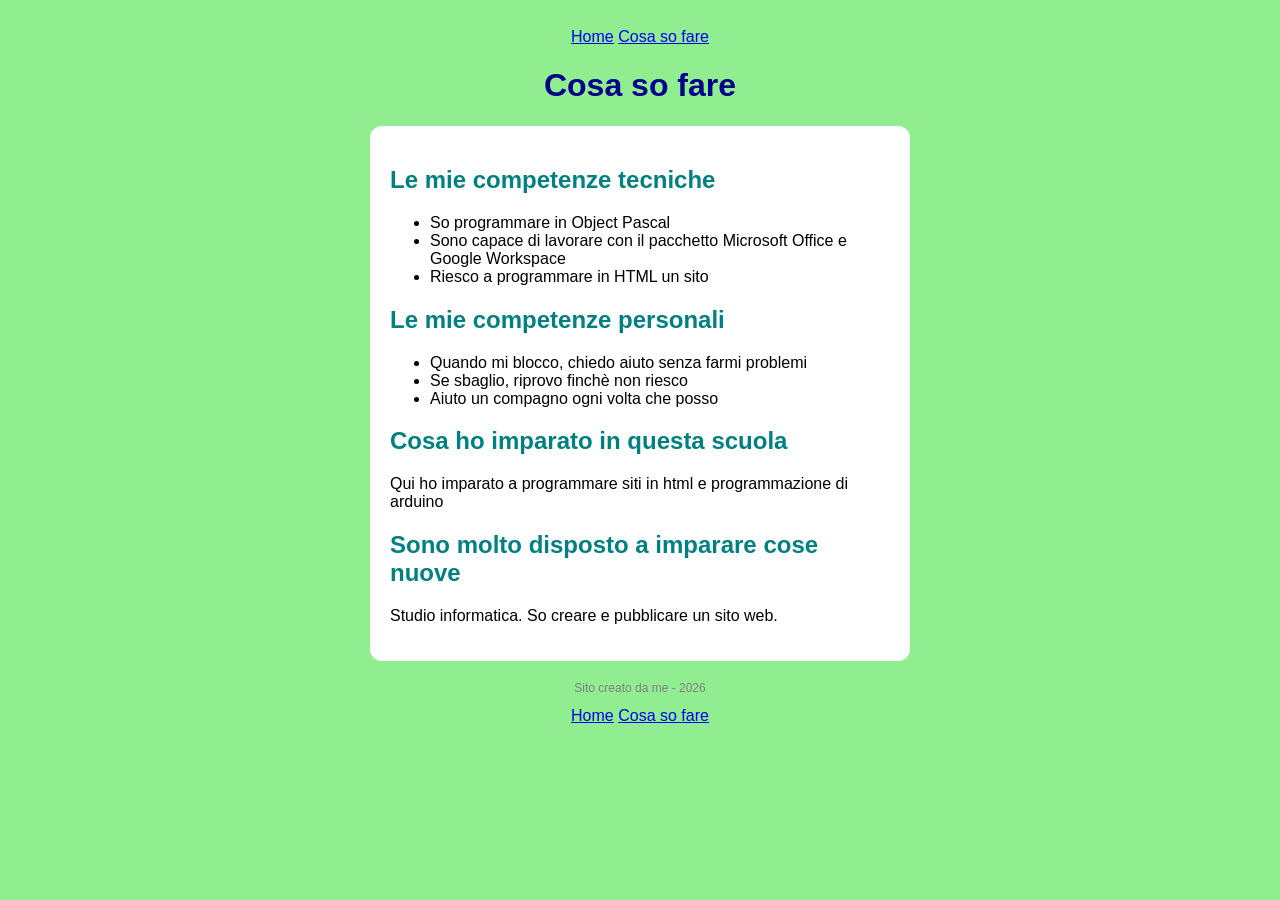
==== index.html @ 1b966479 "Revise index.html with new content and navigation Updated the content and structure of the index.htm" ====
<!DOCTYPE html>
<html lang="it">
<head>
  <meta charset="utf-8">
  <meta name="viewport" content="width=device-width, initial-scale=1">
  <title>Cosa so fare</title>
  <link rel="stylesheet" href="style.css">
</head>
<body>
  <nav class="menu">
    <a href="index.html">Home</a>
    <a href="competenze.html">Cosa so fare</a>
  </nav>
  <h1>Cosa so fare</h1>
  <div class="scheda">
    <h2>Le mie competenze tecniche</h2>
    <ul>
      <li>So programmare in Object Pascal</li>
      <li>Sono capace di lavorare con il pacchetto Microsoft Office e Google Workspace</li>
      <li>Riesco a programmare in HTML un sito</li>
    </ul>
    <h2>Le mie competenze personali</h2>
    <ul>
      <li>Quando mi blocco, chiedo aiuto senza farmi problemi</li>
      <li>Se sbaglio, riprovo finchè non riesco</li>
      <li>Aiuto un compagno ogni volta che posso</li>
    </ul>
    <h2>Cosa ho imparato in questa scuola</h2>
    <p>Qui ho imparato a programmare siti in html e programmazione di arduino</p>
    <h2>Sono molto disposto a imparare cose nuove </h2>
    <p>Studio informatica. So creare e pubblicare un sito web.</p>
  </div>
  <p class="piede">Sito creato da me - 2026</p>
</body>
  <nav class="menu">
    <a href="index.html">Home</a>
    <a href="competenze.html">Cosa so fare</a>
  </nav>
</html>
---- style.css ----
body {
  background: lightgreen;
  font-family: Helvetica, sans-serif;
  text-align: center;
  padding: 20px;
}

h1 {
  color: darkblue;
}

.sotto {
  color: gray;
}

.scheda {
  background: white;
  max-width: 500px;
  margin: 20px auto;
  padding: 20px;
  border-radius: 12px;
  text-align: left;
}

h2 {
  color: teal;
}

.piede {
  font-size: 12px;
  color: gray;
}
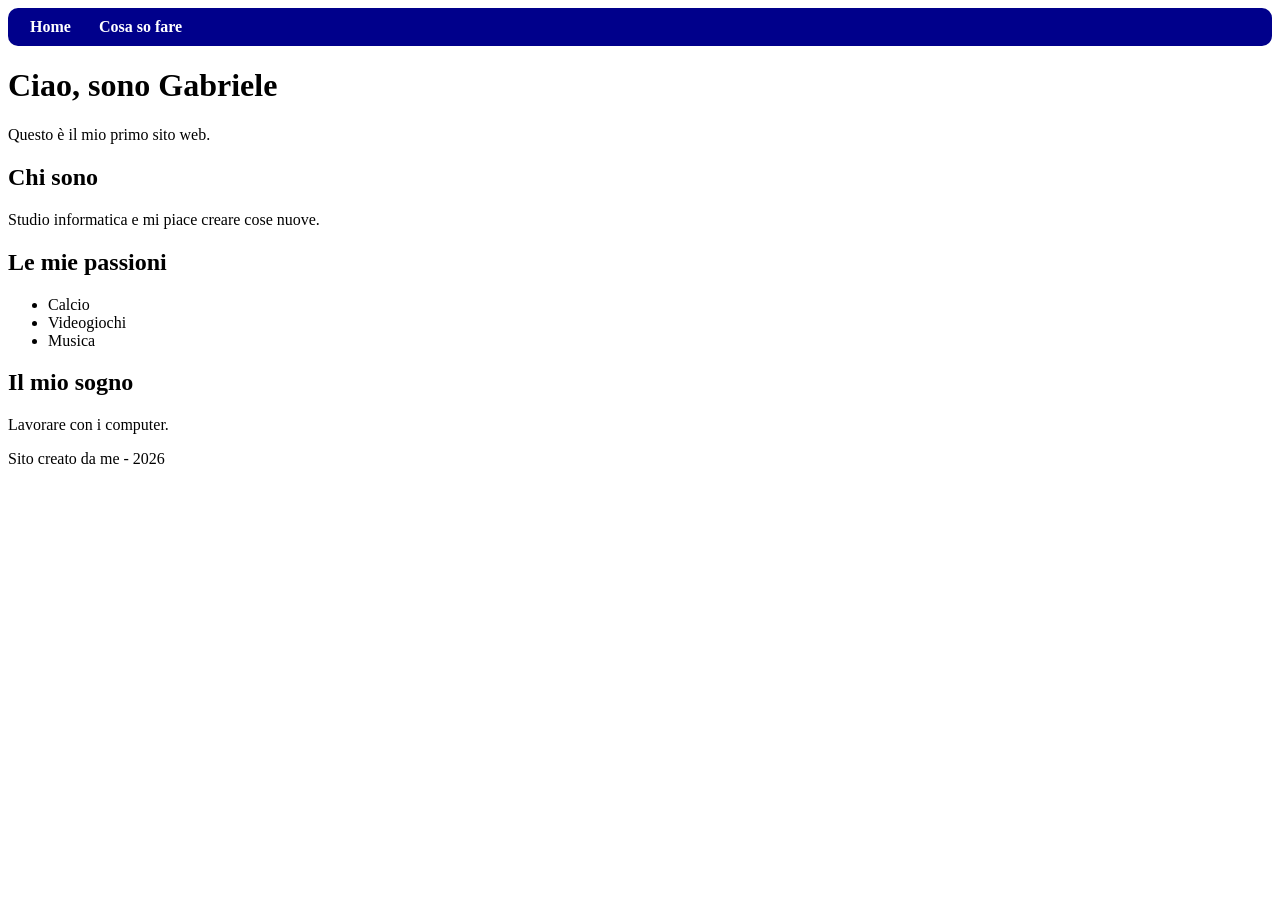
==== commit 33761b98: "Update index.html" ====
--- a/index.html
+++ b/index.html
@@ -3,7 +3,7 @@
 <head>
   <meta charset="utf-8">
   <meta name="viewport" content="width=device-width, initial-scale=1">
-  <title>Cosa so fare</title>
+  <title>Il mio primo sito</title>
   <link rel="stylesheet" href="style.css">
 </head>
 <body>
@@ -11,29 +11,24 @@
     <a href="index.html">Home</a>
     <a href="competenze.html">Cosa so fare</a>
   </nav>
-  <h1>Cosa so fare</h1>
+  <h1>Ciao, sono Gabriele</h1>
+  <p class="sotto">Questo è il mio primo sito web.</p>
+
   <div class="scheda">
-    <h2>Le mie competenze tecniche</h2>
+    <h2>Chi sono</h2>
+    <p>Studio informatica e mi piace creare cose nuove.</p>
+
+    <h2>Le mie passioni</h2>
     <ul>
-      <li>So programmare in Object Pascal</li>
-      <li>Sono capace di lavorare con il pacchetto Microsoft Office e Google Workspace</li>
-      <li>Riesco a programmare in HTML un sito</li>
+      <li>Calcio</li>
+      <li>Videogiochi</li>
+      <li>Musica</li>
     </ul>
-    <h2>Le mie competenze personali</h2>
-    <ul>
-      <li>Quando mi blocco, chiedo aiuto senza farmi problemi</li>
-      <li>Se sbaglio, riprovo finchè non riesco</li>
-      <li>Aiuto un compagno ogni volta che posso</li>
-    </ul>
-    <h2>Cosa ho imparato in questa scuola</h2>
-    <p>Qui ho imparato a programmare siti in html e programmazione di arduino</p>
-    <h2>Sono molto disposto a imparare cose nuove </h2>
-    <p>Studio informatica. So creare e pubblicare un sito web.</p>
+
+    <h2>Il mio sogno</h2>
+    <p>Lavorare con i computer.</p>
   </div>
+
   <p class="piede">Sito creato da me - 2026</p>
 </body>
-  <nav class="menu">
-    <a href="index.html">Home</a>
-    <a href="competenze.html">Cosa so fare</a>
-  </nav>
 </html>
--- a/style.css
+++ b/style.css
@@ -1,32 +1,14 @@
-body {
-  background: lightgreen;
-  font-family: Helvetica, sans-serif;
-  text-align: center;
-  padding: 20px;
+.menu {
+  background: darkblue;
+  padding: 10px;
+  border-radius: 10px;
 }
-
-h1 {
-  color: darkblue;
+.menu a {
+  color: white;
+  text-decoration: none;
+  font-weight: bold;
+  margin: 0 12px;
 }
-
-.sotto {
-  color: gray;
+.menu a:hover {
+  color: orange;
 }
-
-.scheda {
-  background: white;
-  max-width: 500px;
-  margin: 20px auto;
-  padding: 20px;
-  border-radius: 12px;
-  text-align: left;
-}
-
-h2 {
-  color: teal;
-}
-
-.piede {
-  font-size: 12px;
-  color: gray;
-}
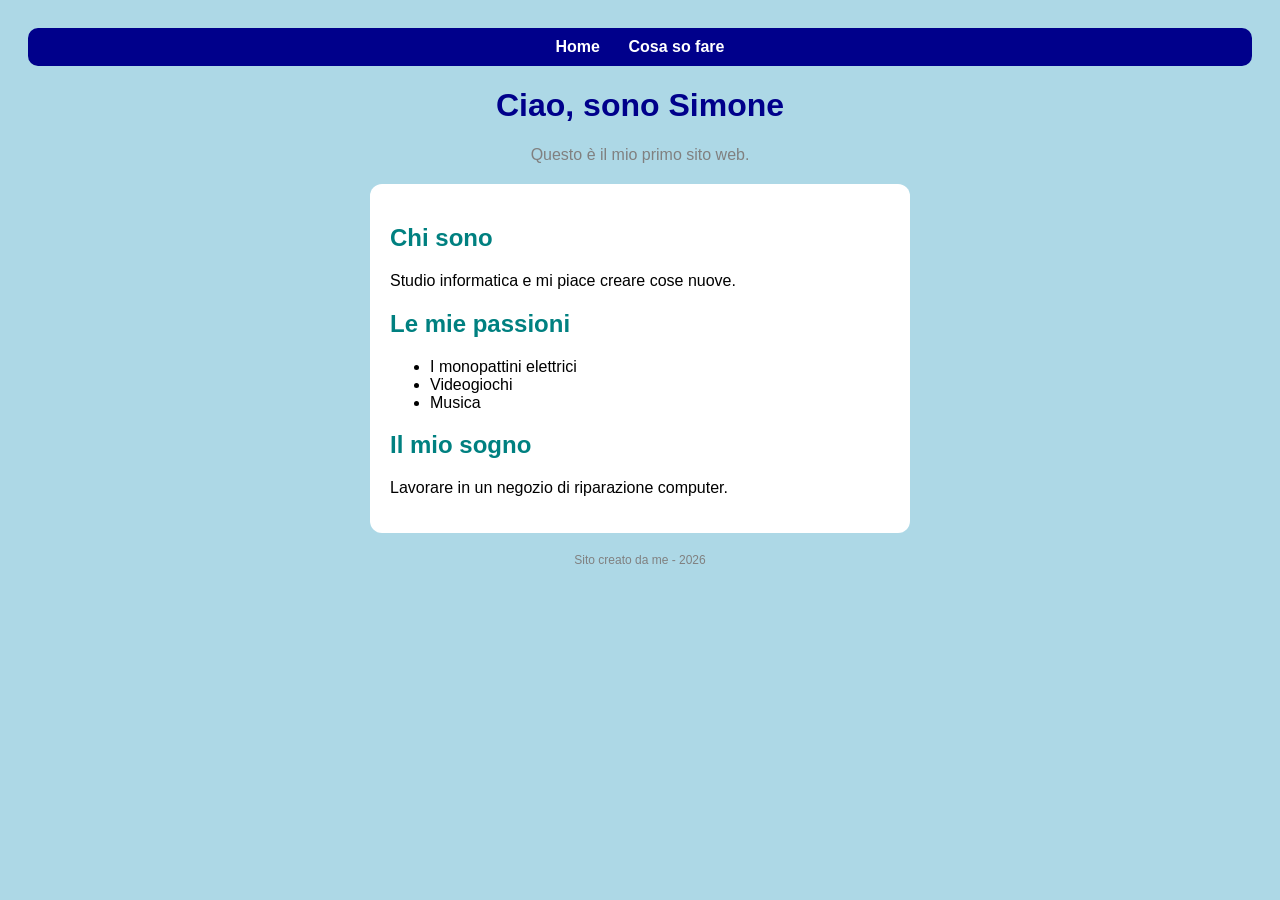
==== commit 5b144cc0: "Revise personal details in index.html Updated personal information and interests." ====
--- a/index.html
+++ b/index.html
@@ -11,7 +11,7 @@
     <a href="index.html">Home</a>
     <a href="competenze.html">Cosa so fare</a>
   </nav>
-  <h1>Ciao, sono Gabriele</h1>
+  <h1>Ciao, sono Simone</h1>
   <p class="sotto">Questo è il mio primo sito web.</p>
 
   <div class="scheda">
@@ -20,13 +20,13 @@
 
     <h2>Le mie passioni</h2>
     <ul>
-      <li>Calcio</li>
+      <li>I monopattini elettrici</li>
       <li>Videogiochi</li>
       <li>Musica</li>
     </ul>
 
     <h2>Il mio sogno</h2>
-    <p>Lavorare con i computer.</p>
+    <p>Lavorare in un negozio di riparazione computer.</p>
   </div>
 
   <p class="piede">Sito creato da me - 2026</p>
--- a/style.css
+++ b/style.css
@@ -1,3 +1,35 @@
+body {
+  background: lightblue;
+  font-family: Arial, sans-serif;
+  text-align: center;
+  padding: 20px;
+}
+
+h1 {
+  color: darkblue;
+}
+
+.sotto {
+  color: gray;
+}
+
+.scheda {
+  background: white;
+  max-width: 500px;
+  margin: 20px auto;
+  padding: 20px;
+  border-radius: 12px;
+  text-align: left;
+}
+
+h2 {
+  color: teal;
+}
+
+.piede {
+  font-size: 12px;
+  color: gray;
+}
 .menu {
   background: darkblue;
   padding: 10px;
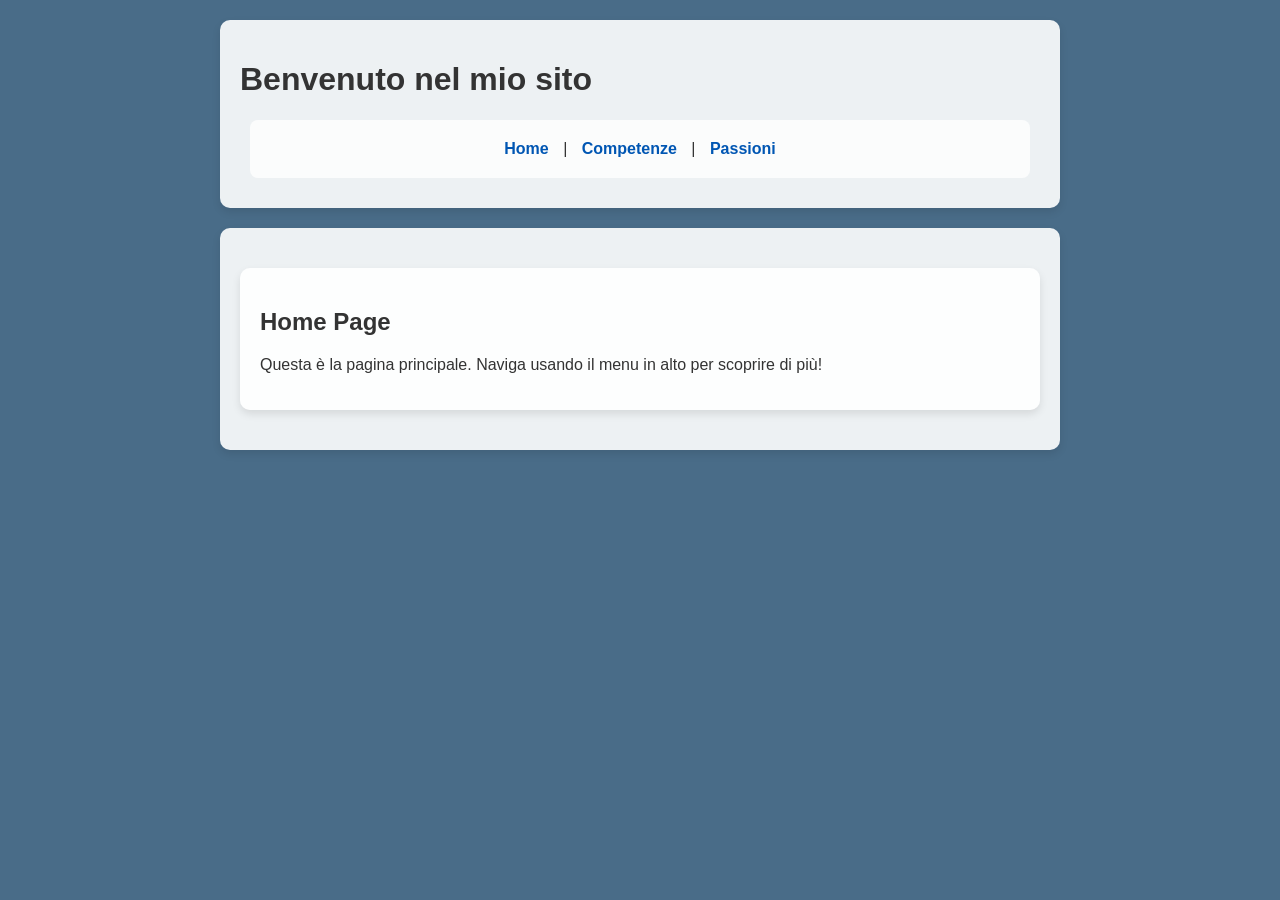
==== commit c7e76a14: "Add files via upload" ====
--- a/index.html
+++ b/index.html
@@ -1,34 +1,24 @@
-<!DOCTYPE html>
-<html lang="it">
-<head>
-  <meta charset="utf-8">
-  <meta name="viewport" content="width=device-width, initial-scale=1">
-  <title>Il mio primo sito</title>
-  <link rel="stylesheet" href="style.css">
-</head>
-<body>
-  <nav class="menu">
-    <a href="index.html">Home</a>
-    <a href="competenze.html">Cosa so fare</a>
-  </nav>
-  <h1>Ciao, sono Simone</h1>
-  <p class="sotto">Questo è il mio primo sito web.</p>
-
-  <div class="scheda">
-    <h2>Chi sono</h2>
-    <p>Studio informatica e mi piace creare cose nuove.</p>
-
-    <h2>Le mie passioni</h2>
-    <ul>
-      <li>I monopattini elettrici</li>
-      <li>Videogiochi</li>
-      <li>Musica</li>
-    </ul>
-
-    <h2>Il mio sogno</h2>
-    <p>Lavorare in un negozio di riparazione computer.</p>
-  </div>
-
-  <p class="piede">Sito creato da me - 2026</p>
-</body>
-</html>
+<!DOCTYPE html>
+<html lang="it">
+<head>
+    <meta charset="UTF-8">
+    <title>Home</title>
+    <link rel="stylesheet" href="style.css">
+</head>
+<body>
+    <header>
+        <h1>Benvenuto nel mio sito</h1>
+        <nav>
+            <a href="index.html">Home</a> | 
+            <a href="competenze.html">Competenze</a> | 
+            <a href="passione.html">Passioni</a>
+        </nav>
+    </header>
+    <main>
+        <section class="card">
+            <h2>Home Page</h2>
+            <p>Questa è la pagina principale. Naviga usando il menu in alto per scoprire di più!</p>
+        </section>
+    </main>
+</body>
+</html>
--- a/style.css
+++ b/style.css
@@ -1,46 +1,43 @@
-body {
-  background: lightblue;
-  font-family: Arial, sans-serif;
-  text-align: center;
-  padding: 20px;
-}
-
-h1 {
-  color: darkblue;
-}
-
-.sotto {
-  color: gray;
-}
-
-.scheda {
-  background: white;
-  max-width: 500px;
-  margin: 20px auto;
-  padding: 20px;
-  border-radius: 12px;
-  text-align: left;
-}
-
-h2 {
-  color: teal;
-}
-
-.piede {
-  font-size: 12px;
-  color: gray;
-}
-.menu {
-  background: darkblue;
-  padding: 10px;
-  border-radius: 10px;
-}
-.menu a {
-  color: white;
-  text-decoration: none;
-  font-weight: bold;
-  margin: 0 12px;
-}
-.menu a:hover {
-  color: orange;
-}
+/* Stile per il corpo della pagina con l'immagine di sfondo richiesta */
+body {
+    font-family: Arial, sans-serif;
+    margin: 0;
+    padding: 0;
+    background-image: url("img/sfondo.jpg");
+    background-size: cover;
+    background-attachment: fixed;
+    background-position: center;
+    color: #333;
+}
+
+nav {
+    background-color: rgba(255, 255, 255, 0.8);
+    padding: 15px;
+    text-align: center;
+    border-radius: 8px;
+    margin: 10px;
+}
+
+a {
+    display: inline-block;
+    text-decoration: none;
+    color: #0056b3;
+    font-weight: bold;
+    padding: 5px 10px;
+    /* Animazione */
+    transition: transform 0.3s ease, color 0.3s ease; 
+}
+
+a:hover {
+    transform: scale(1.1); /* Effetto ingrandimento */
+    color: #ff4500;
+}
+
+.card, header, main, footer {
+    background-color: rgba(255, 255, 255, 0.9);
+    margin: 20px auto;
+    padding: 20px;
+    max-width: 800px;
+    border-radius: 10px;
+    box-shadow: 0 4px 8px rgba(0,0,0,0.1);
+}
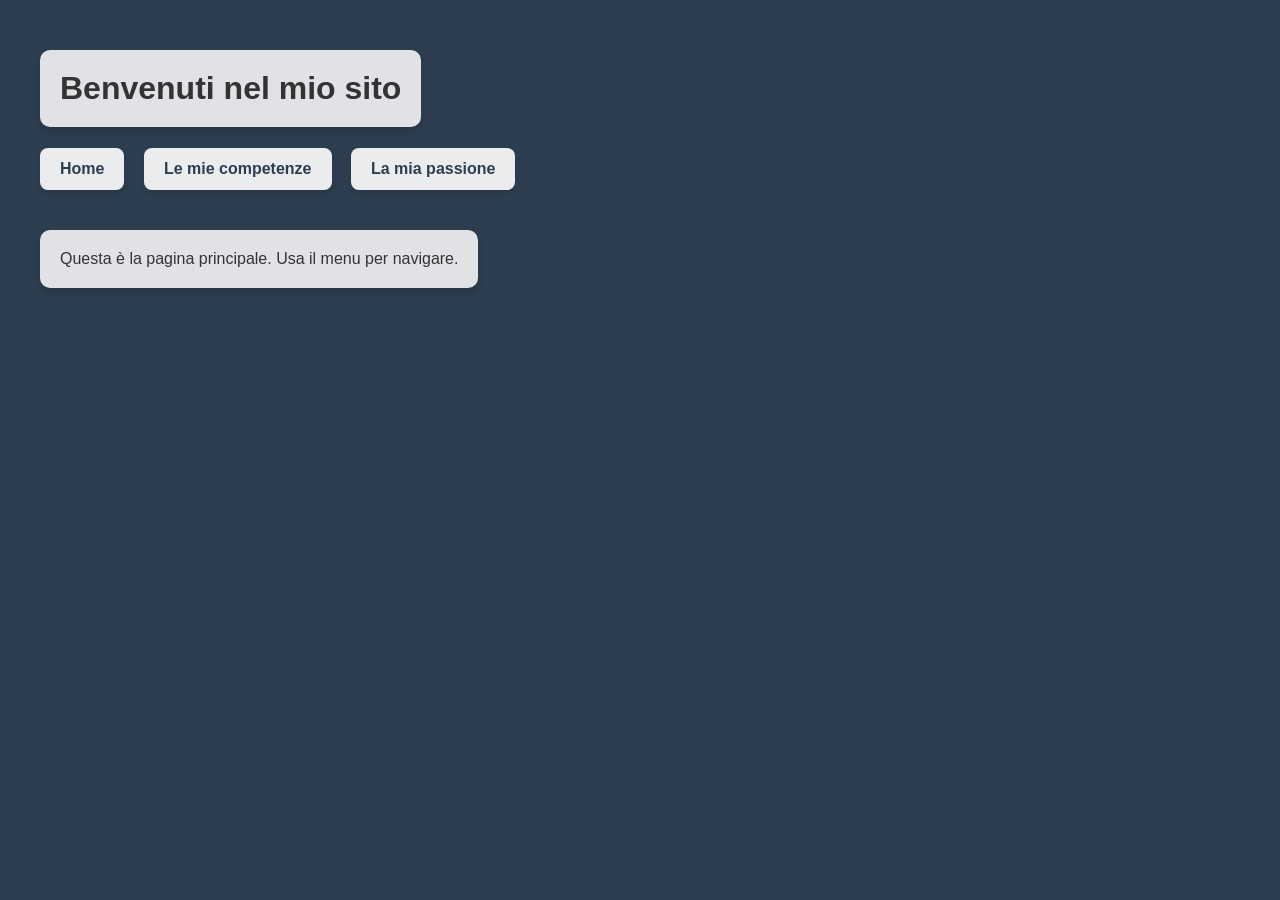
==== commit 3c79a090: "Add files via upload" ====
--- a/index.html
+++ b/index.html
@@ -2,23 +2,17 @@
 <html lang="it">
 <head>
     <meta charset="UTF-8">
-    <title>Home</title>
+    <meta name="viewport" content="width=device-width, initial-scale=1.0">
+    <title>Home - Il Mio Sito</title>
     <link rel="stylesheet" href="style.css">
 </head>
 <body>
-    <header>
-        <h1>Benvenuto nel mio sito</h1>
-        <nav>
-            <a href="index.html">Home</a> | 
-            <a href="competenze.html">Competenze</a> | 
-            <a href="passione.html">Passioni</a>
-        </nav>
-    </header>
-    <main>
-        <section class="card">
-            <h2>Home Page</h2>
-            <p>Questa è la pagina principale. Naviga usando il menu in alto per scoprire di più!</p>
-        </section>
-    </main>
+    <h1>Benvenuti nel mio sito</h1>
+    <nav>
+        <a href="index.html">Home</a>
+        <a href="competenze.html">Le mie competenze</a>
+        <a href="passione.html">La mia passione</a>
+    </nav>
+    <p>Questa è la pagina principale. Usa il menu per navigare.</p>
 </body>
 </html>
--- a/style.css
+++ b/style.css
@@ -1,43 +1,43 @@
-/* Stile per il corpo della pagina con l'immagine di sfondo richiesta */
 body {
-    font-family: Arial, sans-serif;
-    margin: 0;
-    padding: 0;
+    font-family: 'Segoe UI', Tahoma, Geneva, Verdana, sans-serif;
     background-image: url("img/sfondo.jpg");
     background-size: cover;
     background-attachment: fixed;
     background-position: center;
     color: #333;
+    margin: 0;
+    padding: 40px;
 }
 
 nav {
-    background-color: rgba(255, 255, 255, 0.8);
-    padding: 15px;
-    text-align: center;
-    border-radius: 8px;
-    margin: 10px;
+    margin-bottom: 30px;
 }
 
+/* Stile per i link con l'animazione di transizione richiesta */
 a {
     display: inline-block;
+    margin-right: 15px;
+    padding: 12px 20px;
+    background-color: rgba(255, 255, 255, 0.9);
     text-decoration: none;
-    color: #0056b3;
+    color: #2c3e50;
     font-weight: bold;
-    padding: 5px 10px;
-    /* Animazione */
-    transition: transform 0.3s ease, color 0.3s ease; 
+    border-radius: 8px;
+    box-shadow: 0 4px 6px rgba(0,0,0,0.1);
+    /* Animazione aggiunta come richiesto */
+    transition: transform .3s ease, background-color .3s ease;
 }
 
 a:hover {
-    transform: scale(1.1); /* Effetto ingrandimento */
-    color: #ff4500;
+    transform: scale(1.1);
+    background-color: #ffffff;
 }
 
-.card, header, main, footer {
-    background-color: rgba(255, 255, 255, 0.9);
-    margin: 20px auto;
+h1, p {
+    background-color: rgba(255, 255, 255, 0.85);
     padding: 20px;
-    max-width: 800px;
     border-radius: 10px;
-    box-shadow: 0 4px 8px rgba(0,0,0,0.1);
+    display: inline-block;
+    margin-top: 10px;
+    box-shadow: 0 4px 10px rgba(0,0,0,0.15);
 }
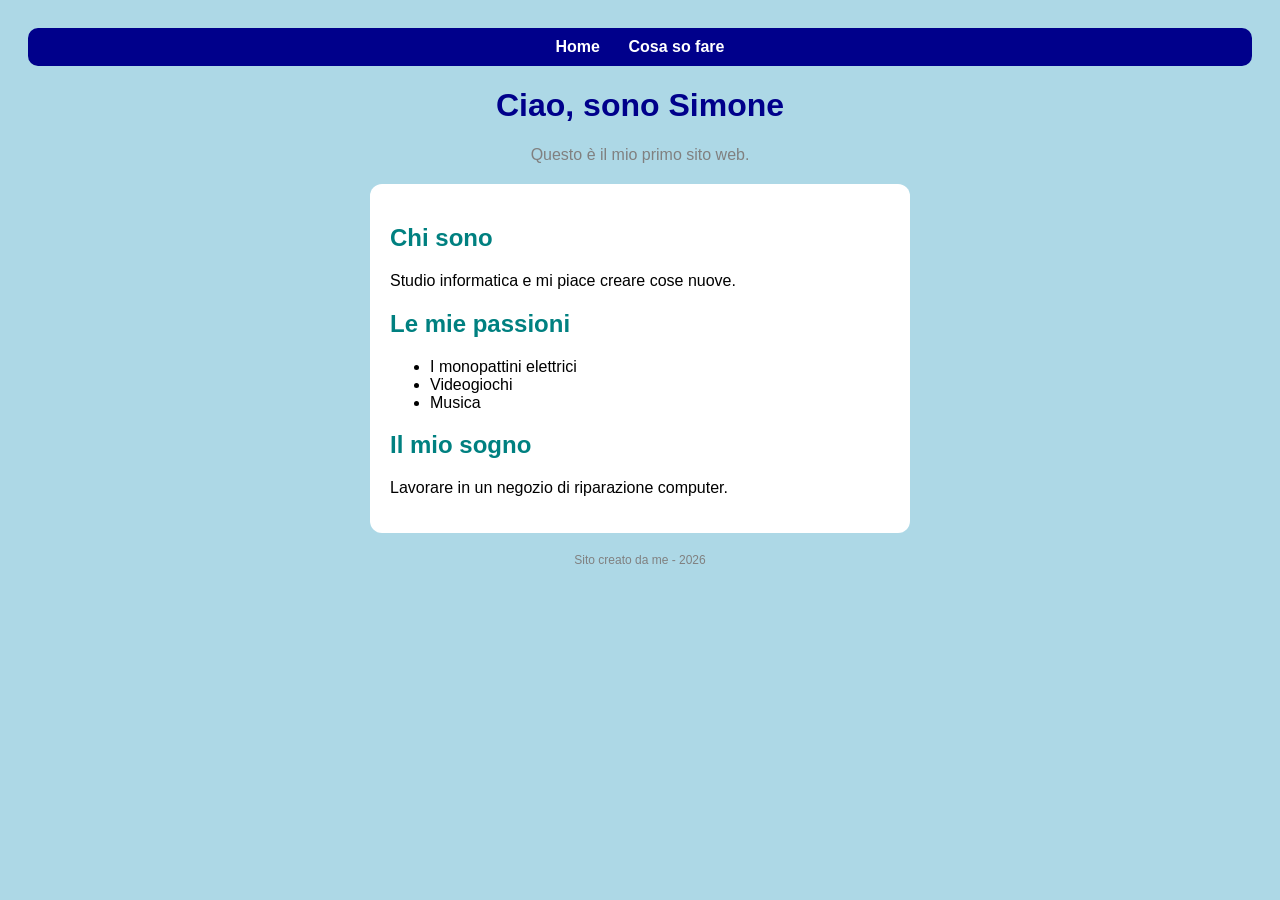
==== commit b5325b66: "Add files via upload" ====
--- a/index.html
+++ b/index.html
@@ -1,18 +1,34 @@
-<!DOCTYPE html>
-<html lang="it">
-<head>
-    <meta charset="UTF-8">
-    <meta name="viewport" content="width=device-width, initial-scale=1.0">
-    <title>Home - Il Mio Sito</title>
-    <link rel="stylesheet" href="style.css">
-</head>
-<body>
-    <h1>Benvenuti nel mio sito</h1>
-    <nav>
-        <a href="index.html">Home</a>
-        <a href="competenze.html">Le mie competenze</a>
-        <a href="passione.html">La mia passione</a>
-    </nav>
-    <p>Questa è la pagina principale. Usa il menu per navigare.</p>
-</body>
-</html>+<!DOCTYPE html>
+<html lang="it">
+<head>
+  <meta charset="utf-8">
+  <meta name="viewport" content="width=device-width, initial-scale=1">
+  <title>Il mio primo sito</title>
+  <link rel="stylesheet" href="style.css">
+</head>
+<body>
+  <nav class="menu">
+    <a href="index.html">Home</a>
+    <a href="competenze.html">Cosa so fare</a>
+  </nav>
+  <h1>Ciao, sono Simone</h1>
+  <p class="sotto">Questo è il mio primo sito web.</p>
+
+  <div class="scheda">
+    <h2>Chi sono</h2>
+    <p>Studio informatica e mi piace creare cose nuove.</p>
+
+    <h2>Le mie passioni</h2>
+    <ul>
+      <li>I monopattini elettrici</li>
+      <li>Videogiochi</li>
+      <li>Musica</li>
+    </ul>
+
+    <h2>Il mio sogno</h2>
+    <p>Lavorare in un negozio di riparazione computer.</p>
+  </div>
+
+  <p class="piede">Sito creato da me - 2026</p>
+</body>
+</html>
--- a/style.css
+++ b/style.css
@@ -1,43 +1,46 @@
-body {
-    font-family: 'Segoe UI', Tahoma, Geneva, Verdana, sans-serif;
-    background-image: url("img/sfondo.jpg");
-    background-size: cover;
-    background-attachment: fixed;
-    background-position: center;
-    color: #333;
-    margin: 0;
-    padding: 40px;
-}
-
-nav {
-    margin-bottom: 30px;
-}
-
-/* Stile per i link con l'animazione di transizione richiesta */
-a {
-    display: inline-block;
-    margin-right: 15px;
-    padding: 12px 20px;
-    background-color: rgba(255, 255, 255, 0.9);
-    text-decoration: none;
-    color: #2c3e50;
-    font-weight: bold;
-    border-radius: 8px;
-    box-shadow: 0 4px 6px rgba(0,0,0,0.1);
-    /* Animazione aggiunta come richiesto */
-    transition: transform .3s ease, background-color .3s ease;
-}
-
-a:hover {
-    transform: scale(1.1);
-    background-color: #ffffff;
-}
-
-h1, p {
-    background-color: rgba(255, 255, 255, 0.85);
-    padding: 20px;
-    border-radius: 10px;
-    display: inline-block;
-    margin-top: 10px;
-    box-shadow: 0 4px 10px rgba(0,0,0,0.15);
-}
+body {
+  background: lightblue;
+  font-family: Arial, sans-serif;
+  text-align: center;
+  padding: 20px;
+}
+
+h1 {
+  color: darkblue;
+}
+
+.sotto {
+  color: gray;
+}
+
+.scheda {
+  background: white;
+  max-width: 500px;
+  margin: 20px auto;
+  padding: 20px;
+  border-radius: 12px;
+  text-align: left;
+}
+
+h2 {
+  color: teal;
+}
+
+.piede {
+  font-size: 12px;
+  color: gray;
+}
+.menu {
+  background: darkblue;
+  padding: 10px;
+  border-radius: 10px;
+}
+.menu a {
+  color: white;
+  text-decoration: none;
+  font-weight: bold;
+  margin: 0 12px;
+}
+.menu a:hover {
+  color: orange;
+}
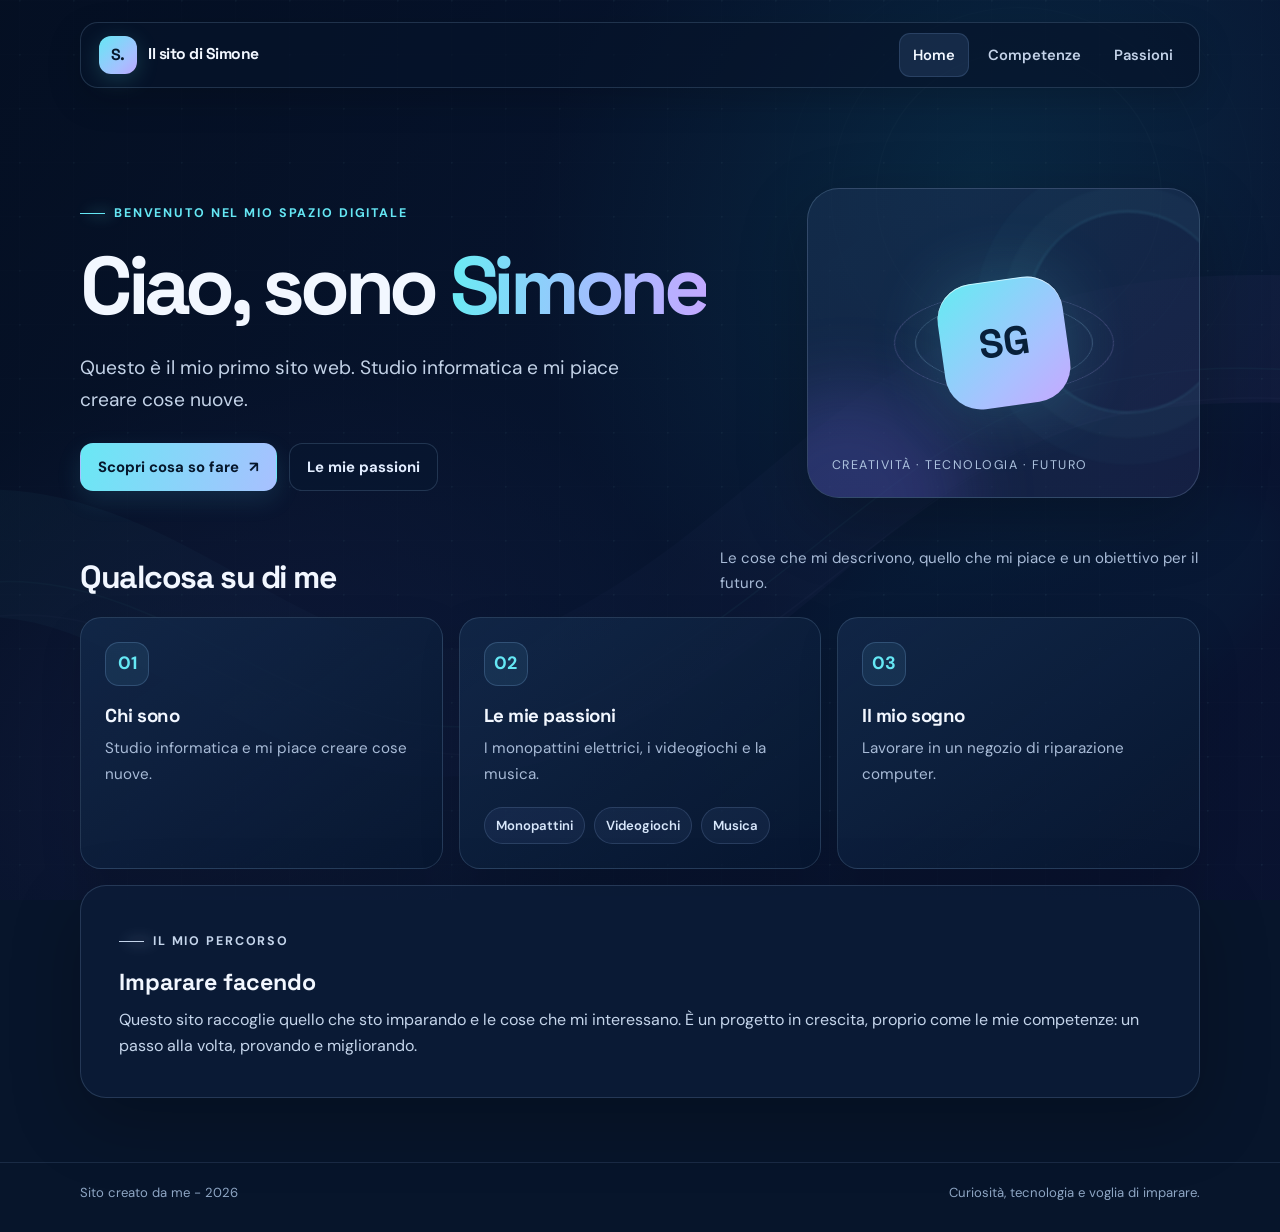
==== commit 4e8fa8b7: "Add files via upload" ====
--- a/index.html
+++ b/index.html
@@ -1,34 +1,84 @@
-<!DOCTYPE html>
-<html lang="it">
-<head>
-  <meta charset="utf-8">
-  <meta name="viewport" content="width=device-width, initial-scale=1">
-  <title>Il mio primo sito</title>
-  <link rel="stylesheet" href="style.css">
-</head>
-<body>
-  <nav class="menu">
-    <a href="index.html">Home</a>
-    <a href="competenze.html">Cosa so fare</a>
-  </nav>
-  <h1>Ciao, sono Simone</h1>
-  <p class="sotto">Questo è il mio primo sito web.</p>
-
-  <div class="scheda">
-    <h2>Chi sono</h2>
-    <p>Studio informatica e mi piace creare cose nuove.</p>
-
-    <h2>Le mie passioni</h2>
-    <ul>
-      <li>I monopattini elettrici</li>
-      <li>Videogiochi</li>
-      <li>Musica</li>
-    </ul>
-
-    <h2>Il mio sogno</h2>
-    <p>Lavorare in un negozio di riparazione computer.</p>
-  </div>
-
-  <p class="piede">Sito creato da me - 2026</p>
-</body>
-</html>
+<!DOCTYPE html>
+<html lang="it">
+<head>
+  <meta charset="utf-8">
+  <meta name="viewport" content="width=device-width, initial-scale=1">
+  <meta name="theme-color" content="#07152b">
+  <meta name="description" content="Il sito personale di Simone: informatica, competenze e passioni.">
+  <title>Home | Il sito di Simone</title>
+  <link rel="stylesheet" href="style.css">
+</head>
+<body class="page-home">
+<header class="site-header">
+  <div class="site-shell">
+    <nav class="menu" aria-label="Navigazione principale">
+      <a class="brand" href="index.html" aria-label="Simone — pagina iniziale">
+        <span class="brand-mark" aria-hidden="true">S.</span>
+        <span class="brand-name">Il sito di Simone</span>
+      </a>
+      <div class="nav-links">
+        <a href="index.html" aria-current="page">Home</a>
+        <a href="competenze.html">Competenze</a>
+        <a href="passione.html">Passioni</a>
+      </div>
+    </nav>
+  </div>
+</header>
+  <main class="site-shell page-enter">
+    <section class="hero" aria-labelledby="titolo-principale">
+      <div>
+        <p class="eyebrow">Benvenuto nel mio spazio digitale</p>
+        <h1 id="titolo-principale">Ciao, sono <span class="gradient-text">Simone</span></h1>
+        <p class="lead">Questo è il mio primo sito web. Studio informatica e mi piace creare cose nuove.</p>
+        <div class="hero-actions">
+          <a class="button primary" href="competenze.html">Scopri cosa so fare <span aria-hidden="true">↗</span></a>
+          <a class="button secondary" href="passione.html">Le mie passioni</a>
+        </div>
+      </div>
+      <div class="hero-art" aria-label="Illustrazione astratta ispirata alla tecnologia">
+        <span class="orbit" aria-hidden="true"></span>
+        <span class="orbit two" aria-hidden="true"></span>
+        <span class="core" aria-hidden="true">SG</span>
+        <span class="art-caption">Creatività · Tecnologia · Futuro</span>
+      </div>
+    </section>
+
+    <section aria-labelledby="chi-sono-titolo">
+      <div class="section-heading">
+        <h2 id="chi-sono-titolo">Qualcosa su di me</h2>
+        <p>Le cose che mi descrivono, quello che mi piace e un obiettivo per il futuro.</p>
+      </div>
+      <div class="content-grid">
+        <article class="card">
+          <div class="card-icon" aria-hidden="true">01</div>
+          <h3>Chi sono</h3>
+          <p>Studio informatica e mi piace creare cose nuove.</p>
+        </article>
+        <article class="card">
+          <div class="card-icon" aria-hidden="true">02</div>
+          <h3>Le mie passioni</h3>
+          <p>I monopattini elettrici, i videogiochi e la musica.</p>
+          <div class="tag-row"><span class="tag">Monopattini</span><span class="tag">Videogiochi</span><span class="tag">Musica</span></div>
+        </article>
+        <article class="card">
+          <div class="card-icon" aria-hidden="true">03</div>
+          <h3>Il mio sogno</h3>
+          <p>Lavorare in un negozio di riparazione computer.</p>
+        </article>
+      </div>
+    </section>
+
+    <section class="bio-panel" aria-labelledby="un-passo-alla-volta">
+      <p class="eyebrow">Il mio percorso</p>
+      <h2 id="un-passo-alla-volta">Imparare facendo</h2>
+      <p>Questo sito raccoglie quello che sto imparando e le cose che mi interessano. È un progetto in crescita, proprio come le mie competenze: un passo alla volta, provando e migliorando.</p>
+    </section>
+  </main>
+<footer class="site-footer">
+  <div class="site-shell footer-inner">
+    <p>Sito creato da me - 2026</p>
+    <p>Curiosità, tecnologia e voglia di imparare.</p>
+  </div>
+</footer>
+</body>
+</html>
--- a/style.css
+++ b/style.css
@@ -1,46 +1,177 @@
-body {
-  background: lightblue;
-  font-family: Arial, sans-serif;
-  text-align: center;
-  padding: 20px;
-}
-
-h1 {
-  color: darkblue;
-}
-
-.sotto {
-  color: gray;
-}
-
-.scheda {
-  background: white;
-  max-width: 500px;
-  margin: 20px auto;
-  padding: 20px;
-  border-radius: 12px;
-  text-align: left;
-}
-
-h2 {
-  color: teal;
-}
-
-.piede {
-  font-size: 12px;
-  color: gray;
-}
-.menu {
-  background: darkblue;
-  padding: 10px;
-  border-radius: 10px;
-}
-.menu a {
-  color: white;
-  text-decoration: none;
-  font-weight: bold;
-  margin: 0 12px;
-}
-.menu a:hover {
-  color: orange;
-}
+@import url('https://fonts.googleapis.com/css2?family=DM+Sans:wght@400;500;600;700&family=Space+Grotesk:wght@400;500;600;700&display=swap');
+
+:root {
+  color-scheme: dark;
+  --bg: #07152b;
+  --surface: rgba(12, 29, 57, .78);
+  --surface-strong: rgba(12, 30, 60, .94);
+  --border: rgba(172, 218, 255, .16);
+  --text: #f2f7ff;
+  --muted: #a8bbd7;
+  --cyan: #65e7f4;
+  --blue: #91a8ff;
+  --violet: #bba6ff;
+  --shadow: 0 24px 70px rgba(0, 0, 0, .24);
+}
+
+* { box-sizing: border-box; }
+html { scroll-behavior: smooth; }
+body {
+  min-height: 100vh;
+  margin: 0;
+  color: var(--text);
+  font-family: 'DM Sans', Arial, sans-serif;
+  line-height: 1.65;
+  background-color: var(--bg);
+  background-image: linear-gradient(115deg, rgba(4, 14, 32, .82), rgba(7, 18, 43, .72)), url('./img/fondo.svg');
+  background-size: cover;
+  background-position: center top;
+  background-repeat: no-repeat;
+  background-attachment: fixed;
+}
+
+a { color: inherit; }
+.site-shell { width: min(1120px, calc(100% - 40px)); margin: 0 auto; }
+.site-header { padding: 22px 0 10px; animation: enter .65s ease both; }
+.menu {
+  display: flex;
+  align-items: center;
+  justify-content: space-between;
+  gap: 20px;
+  padding: 10px 12px 10px 18px;
+  border: 1px solid var(--border);
+  border-radius: 18px;
+  background: rgba(7, 20, 43, .67);
+  box-shadow: 0 12px 35px rgba(0, 0, 0, .16);
+  -webkit-backdrop-filter: blur(18px);
+  backdrop-filter: blur(18px);
+}
+.brand { display: inline-flex; align-items: center; gap: 11px; text-decoration: none; font-weight: 700; letter-spacing: -.03em; }
+.brand-mark {
+  display: grid; place-items: center; width: 38px; height: 38px; border-radius: 12px;
+  color: #06182b; font-family: 'Space Grotesk', sans-serif; font-weight: 700;
+  background: linear-gradient(135deg, var(--cyan), #a5c0ff 68%, var(--violet));
+  box-shadow: 0 5px 22px rgba(101, 231, 244, .18);
+}
+.brand-name { font-family: 'Space Grotesk', sans-serif; font-size: .98rem; }
+.nav-links { display: flex; flex-wrap: wrap; align-items: center; gap: 5px; }
+.nav-links a {
+  padding: 9px 13px; border: 1px solid transparent; border-radius: 11px;
+  color: #c3d2e8; text-decoration: none; font-size: .92rem; font-weight: 600;
+  transition: color .22s ease, background .22s ease, border-color .22s ease, transform .22s ease;
+}
+.nav-links a:hover, .nav-links a[aria-current="page"] {
+  color: var(--text); background: rgba(133, 177, 255, .12); border-color: rgba(149, 193, 255, .15);
+}
+.nav-links a:hover { transform: translateY(-1px); }
+a:focus-visible { outline: 3px solid var(--cyan); outline-offset: 4px; }
+main { padding: 44px 0 64px; }
+.hero { display: grid; grid-template-columns: minmax(0, 1.25fr) minmax(250px, .75fr); align-items: center; gap: clamp(30px, 6vw, 72px); padding: 46px 0 48px; }
+.eyebrow {
+  display: inline-flex; align-items: center; gap: 9px; margin: 0 0 17px;
+  color: var(--cyan); font-size: .78rem; font-weight: 700; letter-spacing: .15em; text-transform: uppercase;
+}
+.eyebrow::before { content: ''; width: 25px; height: 1px; background: currentColor; box-shadow: 8px 0 14px currentColor; }
+h1, h2, h3, p { margin-top: 0; }
+h1, h2, h3 { font-family: 'Space Grotesk', 'DM Sans', sans-serif; line-height: 1.15; }
+h1 { max-width: 760px; margin-bottom: 18px; font-size: clamp(2.7rem, 6.7vw, 5.1rem); font-weight: 700; letter-spacing: -.065em; }
+.gradient-text { color: var(--cyan); background: linear-gradient(95deg, #6de9f5 5%, #a3bdff 58%, #c3a8ff); background-clip: text; -webkit-background-clip: text; -webkit-text-fill-color: transparent; }
+.lead { max-width: 600px; margin-bottom: 0; color: #c3d2e7; font-size: clamp(1.02rem, 2vw, 1.2rem); }
+.hero-actions { display: flex; flex-wrap: wrap; gap: 12px; margin-top: 27px; }
+.button {
+  display: inline-flex; justify-content: center; align-items: center; gap: 10px; min-height: 46px;
+  padding: 11px 17px; border: 1px solid var(--border); border-radius: 13px; text-decoration: none;
+  font-weight: 700; font-size: .93rem; transition: transform .22s ease, box-shadow .22s ease, border-color .22s ease, background .22s ease;
+}
+.button.primary { color: #06172b; background: linear-gradient(110deg, #69e8f4, #a8c0ff); border-color: transparent; box-shadow: 0 9px 24px rgba(74, 199, 235, .13); }
+.button.secondary { color: #e2edff; background: rgba(8, 24, 48, .56); }
+.button:hover { transform: translateY(-3px); box-shadow: 0 12px 28px rgba(0, 0, 0, .2); }
+.hero-art {
+  position: relative; isolation: isolate; display: grid; place-items: center; min-height: 310px; overflow: hidden;
+  border: 1px solid rgba(186, 224, 255, .19); border-radius: 32px;
+  background: linear-gradient(145deg, rgba(72, 135, 194, .16), rgba(119, 109, 218, .12)), rgba(6, 19, 42, .5);
+  box-shadow: var(--shadow); -webkit-backdrop-filter: blur(14px); backdrop-filter: blur(14px);
+}
+.hero-art::before, .hero-art::after { content: ''; position: absolute; z-index: -1; border-radius: 50%; filter: blur(1px); }
+.hero-art::before { width: 200px; height: 200px; top: 22px; right: -30px; border: 1px solid rgba(110, 230, 246, .25); box-shadow: 0 0 0 25px rgba(110, 230, 246, .025), 0 0 0 52px rgba(110, 230, 246, .02); }
+.hero-art::after { width: 230px; height: 230px; bottom: -120px; left: -75px; background: rgba(126, 111, 255, .2); filter: blur(35px); }
+.orbit { position: absolute; width: 178px; height: 178px; border: 1px solid rgba(170, 222, 255, .24); border-radius: 50%; transform: rotateX(63deg) rotateZ(-28deg); }
+.orbit.two { width: 220px; height: 220px; transform: rotateX(63deg) rotateZ(37deg); border-color: rgba(190, 169, 255, .24); }
+.core {
+  display: grid; place-items: center; width: 126px; height: 126px; border-radius: 36px; transform: rotate(-8deg);
+  color: #08203a; font-family: 'Space Grotesk', sans-serif; font-size: 2.5rem; font-weight: 700;
+  background: linear-gradient(140deg, #68e9f3 4%, #a8c1ff 65%, #c6a8ff);
+  box-shadow: 0 0 70px rgba(101, 231, 244, .2), inset 0 1px 0 rgba(255,255,255,.65);
+  animation: float 5s ease-in-out infinite;
+}
+.art-caption { position: absolute; bottom: 22px; left: 24px; color: #adc3df; font-size: .78rem; letter-spacing: .12em; text-transform: uppercase; }
+.section-heading { display: flex; justify-content: space-between; align-items: end; gap: 24px; margin-bottom: 21px; }
+.section-heading h2 { margin-bottom: 0; font-size: clamp(1.55rem, 3vw, 2rem); letter-spacing: -.045em; }
+.section-heading p { max-width: 480px; margin-bottom: 0; color: var(--muted); font-size: .94rem; }
+.content-grid { display: grid; grid-template-columns: repeat(3, minmax(0, 1fr)); gap: 16px; }
+.card {
+  padding: 24px; border: 1px solid var(--border); border-radius: 21px;
+  background: linear-gradient(145deg, rgba(18, 40, 73, .85), rgba(8, 24, 49, .76));
+  box-shadow: 0 16px 42px rgba(0, 0, 0, .13); transition: transform .25s ease, border-color .25s ease, background .25s ease;
+}
+.card:hover { transform: translateY(-5px); border-color: rgba(105, 228, 245, .38); background: linear-gradient(145deg, rgba(21, 49, 87, .9), rgba(9, 27, 53, .86)); }
+.card-icon { display: grid; place-items: center; width: 44px; height: 44px; margin-bottom: 19px; border: 1px solid rgba(150, 206, 255, .2); border-radius: 14px; color: var(--cyan); background: rgba(108, 193, 238, .09); font-size: 1.12rem; font-weight: 700; }
+.card h2, .card h3 { margin-bottom: 10px; font-size: 1.17rem; letter-spacing: -.025em; }
+.card p { margin-bottom: 0; color: var(--muted); font-size: .95rem; }
+.bio-panel, .page-intro, .wide-panel {
+  border: 1px solid var(--border); border-radius: 26px; background: var(--surface); box-shadow: var(--shadow);
+  -webkit-backdrop-filter: blur(16px); backdrop-filter: blur(16px);
+}
+.bio-panel { margin-top: 16px; padding: clamp(24px, 4vw, 38px); }
+.bio-panel h2 { margin-bottom: 11px; font-size: 1.45rem; }
+.bio-panel p { color: #c5d5eb; }
+.bio-panel p:last-child { margin-bottom: 0; }
+.tag-row { display: flex; flex-wrap: wrap; gap: 9px; margin-top: 20px; }
+.tag { display: inline-flex; align-items: center; padding: 7px 11px; border: 1px solid rgba(163, 198, 245, .16); border-radius: 999px; color: #d8e7fb; background: rgba(117, 157, 222, .08); font-size: .82rem; font-weight: 600; }
+.page-intro { padding: clamp(27px, 5vw, 48px); margin-bottom: 25px; }
+.page-intro h1 { margin-bottom: 13px; font-size: clamp(2.5rem, 5.4vw, 4.1rem); }
+.page-intro p:last-child { max-width: 700px; margin-bottom: 0; color: var(--muted); font-size: 1.05rem; }
+.page-label { margin: 0 0 15px; color: var(--cyan); font-size: .78rem; font-weight: 700; letter-spacing: .15em; text-transform: uppercase; }
+.skills-layout { display: grid; grid-template-columns: repeat(2, minmax(0, 1fr)); gap: 16px; }
+.skills-panel { padding: clamp(23px, 3.6vw, 32px); border: 1px solid var(--border); border-radius: 22px; background: var(--surface); box-shadow: 0 16px 44px rgba(0,0,0,.13); }
+.skills-panel h2 { margin-bottom: 19px; font-size: 1.35rem; }
+.clean-list { display: grid; gap: 13px; margin: 0; padding: 0; list-style: none; }
+.clean-list li { position: relative; padding-left: 28px; color: #c5d5eb; }
+.clean-list li::before { content: '✓'; position: absolute; top: 1px; left: 0; display: grid; place-items: center; width: 18px; height: 18px; border-radius: 6px; color: var(--cyan); background: rgba(101, 231, 244, .1); font-size: .75rem; font-weight: 700; }
+.wide-panel { margin-top: 16px; padding: clamp(23px, 3.6vw, 32px); }
+.wide-panel h2 { margin-bottom: 12px; font-size: 1.35rem; }
+.wide-panel p { margin-bottom: 0; color: #c5d5eb; }
+.passion-grid .card { min-height: 215px; }
+.passion-number { display: block; margin-bottom: 14px; color: var(--cyan); font-size: .8rem; font-weight: 700; letter-spacing: .14em; }
+.site-footer { padding: 19px 0 28px; border-top: 1px solid rgba(165, 205, 250, .12); color: #8ea6c4; font-size: .82rem; }
+.footer-inner { display: flex; justify-content: space-between; gap: 16px; }
+.site-footer p { margin: 0; }
+.page-enter { animation: enter .72s ease both; }
+.page-enter > * { animation: rise .65s ease both; }
+.page-enter > *:nth-child(2) { animation-delay: .09s; }
+.page-enter > *:nth-child(3) { animation-delay: .16s; }
+@keyframes enter { from { opacity: 0; } to { opacity: 1; } }
+@keyframes rise { from { opacity: 0; transform: translateY(14px); } to { opacity: 1; transform: translateY(0); } }
+@keyframes float { 0%, 100% { transform: translateY(0) rotate(-8deg); } 50% { transform: translateY(-10px) rotate(-4deg); } }
+
+@media (max-width: 760px) {
+  .site-shell { width: min(100% - 28px, 600px); }
+  .site-header { padding-top: 14px; }
+  .menu { align-items: flex-start; flex-direction: column; gap: 10px; padding: 12px; }
+  .nav-links { width: 100%; gap: 4px; }
+  .nav-links a { flex: 1 1 auto; padding: 9px 10px; text-align: center; font-size: .85rem; }
+  main { padding: 22px 0 44px; }
+  .hero { grid-template-columns: 1fr; gap: 29px; padding: 30px 0 38px; }
+  h1 { font-size: clamp(2.75rem, 12vw, 4.2rem); }
+  .hero-art { min-height: 245px; }
+  .content-grid { grid-template-columns: 1fr; }
+  .section-heading { align-items: flex-start; flex-direction: column; gap: 9px; }
+  .skills-layout { grid-template-columns: 1fr; }
+  .passion-grid .card { min-height: auto; }
+  .footer-inner { flex-direction: column; gap: 4px; }
+  body { background-attachment: scroll; }
+}
+
+@media (prefers-reduced-motion: reduce) {
+  *, *::before, *::after { scroll-behavior: auto !important; animation-duration: .01ms !important; animation-iteration-count: 1 !important; transition-duration: .01ms !important; }
+}
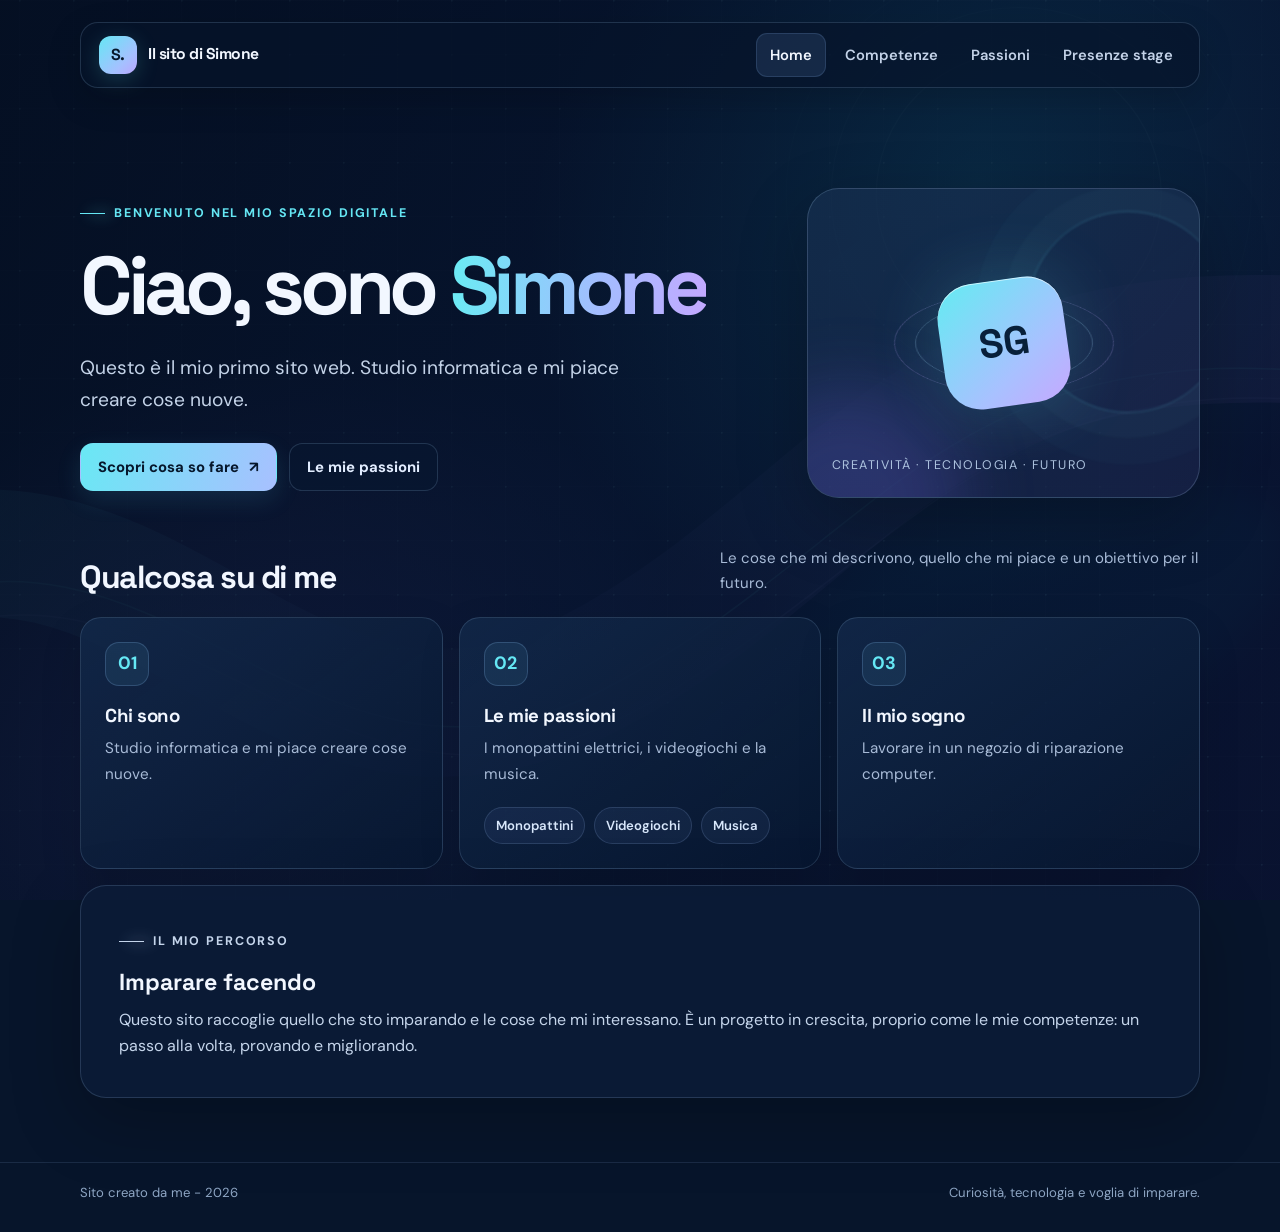
==== commit b6603111: "Add link to 'Presenze stage' in navigation" ====
--- a/index.html
+++ b/index.html
@@ -20,6 +20,7 @@
         <a href="index.html" aria-current="page">Home</a>
         <a href="competenze.html">Competenze</a>
         <a href="passione.html">Passioni</a>
+        <a href="presenze.html">Presenze stage</a>
       </div>
     </nav>
   </div>
